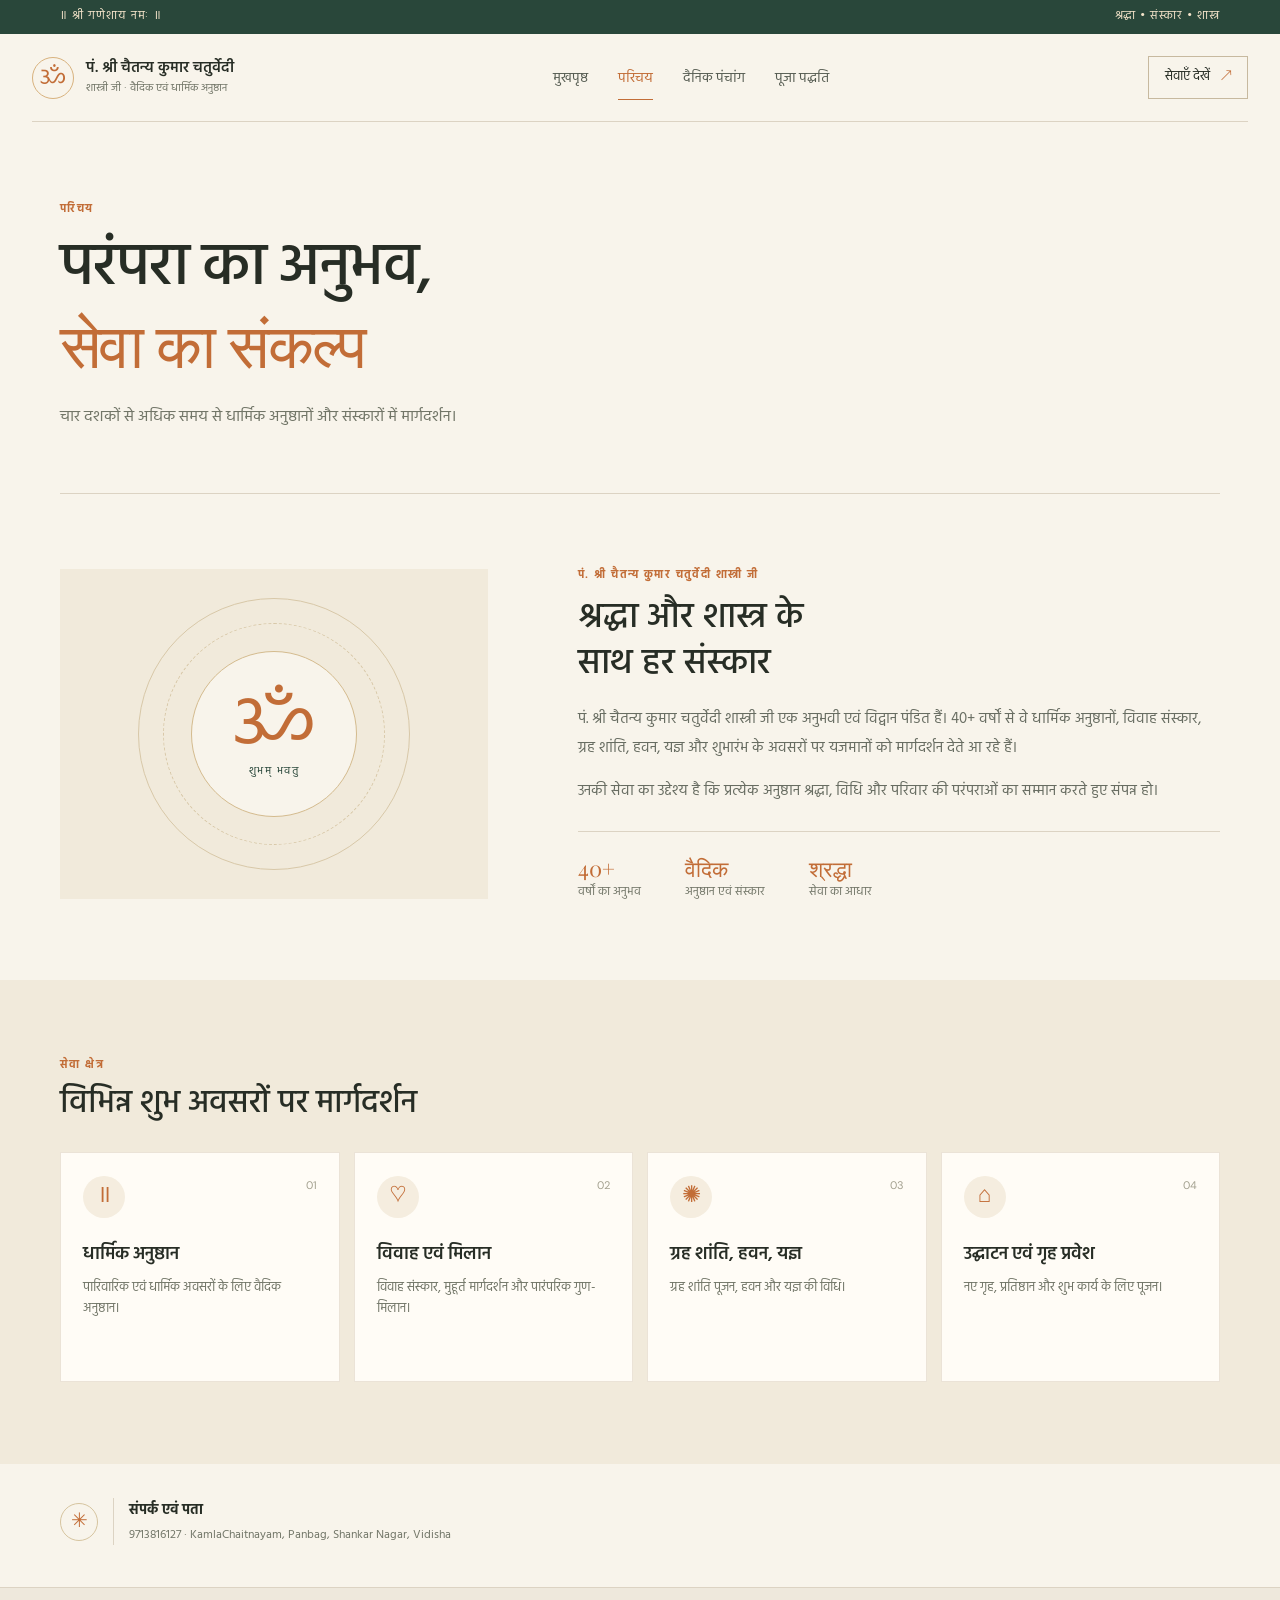
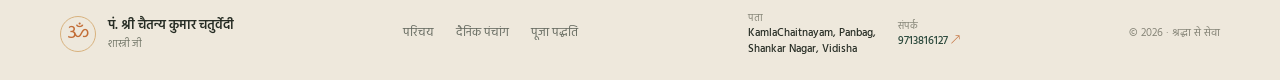
==== about.html @ af360cc0 "Add files via upload" ====
<!doctype html><html lang="hi"><head><meta charset="utf-8"><meta name="viewport" content="width=device-width, initial-scale=1"><meta name="theme-color" content="#f8f4eb"><title>परिचय | पं. श्री चैतन्य कुमार चतुर्वेदी शास्त्री जी</title><link rel="preconnect" href="https://fonts.googleapis.com"><link rel="preconnect" href="https://fonts.gstatic.com" crossorigin><link href="https://fonts.googleapis.com/css2?family=DM+Sans:wght@400;500;600;700&family=Hind:wght@400;500;600;700&family=Playfair+Display:wght@500;600&display=swap" rel="stylesheet"><link rel="stylesheet" href="styles.css"><script src="script.js" defer></script></head><body>
<div class="topline"><span>॥ श्री गणेशाय नमः ॥</span><span>श्रद्धा • संस्कार • शास्त्र</span></div><header class="site-header"><a class="brand" href="index.html"><span class="brand-mark">ॐ</span><span><strong>पं. श्री चैतन्य कुमार चतुर्वेदी</strong><small>शास्त्री जी · वैदिक एवं धार्मिक अनुष्ठान</small></span></a><button class="menu-toggle" aria-label="मेनू खोलें" aria-expanded="false">☰</button><nav class="nav-links" aria-label="मुख्य नेविगेशन"><a href="index.html">मुखपृष्ठ</a><a class="active" href="about.html">परिचय</a><a href="panchang.html">दैनिक पंचांग</a><a href="pooja.html">पूजा पद्धति</a></nav><a class="nav-cta" href="#services">सेवाएँ देखें <span>↗</span></a></header>
<main><section class="page-hero wrap"><div class="eyebrow">परिचय</div><h1>परंपरा का अनुभव,<br><em>सेवा का संकल्प</em></h1><p>चार दशकों से अधिक समय से धार्मिक अनुष्ठानों और संस्कारों में मार्गदर्शन।</p></section><section class="about-main wrap"><div class="about-seal"><div class="seal-ring"><span>ॐ</span><small>शुभम् भवतु</small></div></div><div class="about-copy"><div class="eyebrow">पं. श्री चैतन्य कुमार चतुर्वेदी शास्त्री जी</div><h2>श्रद्धा और शास्त्र के<br>साथ हर संस्कार</h2><p>पं. श्री चैतन्य कुमार चतुर्वेदी शास्त्री जी एक अनुभवी एवं विद्वान पंडित हैं। 40+ वर्षों से वे धार्मिक अनुष्ठानों, विवाह संस्कार, ग्रह शांति, हवन, यज्ञ और शुभारंभ के अवसरों पर यजमानों को मार्गदर्शन देते आ रहे हैं।</p><p>उनकी सेवा का उद्देश्य है कि प्रत्येक अनुष्ठान श्रद्धा, विधि और परिवार की परंपराओं का सम्मान करते हुए संपन्न हो।</p><div class="about-facts"><div><strong>40+</strong><span>वर्षों का अनुभव</span></div><div><strong>वैदिक</strong><span>अनुष्ठान एवं संस्कार</span></div><div><strong>श्रद्धा</strong><span>सेवा का आधार</span></div></div></div></section><section class="service-band" id="services"><div class="wrap"><div class="section-heading"><div><div class="eyebrow">सेवा क्षेत्र</div><h2>विभिन्न शुभ अवसरों पर मार्गदर्शन</h2></div></div><div class="service-grid"><article class="service-card"><span class="service-icon">॥</span><span class="service-number">01</span><h3>धार्मिक अनुष्ठान</h3><p>पारिवारिक एवं धार्मिक अवसरों के लिए वैदिक अनुष्ठान।</p></article><article class="service-card"><span class="service-icon">♡</span><span class="service-number">02</span><h3>विवाह एवं मिलान</h3><p>विवाह संस्कार, मुहूर्त मार्गदर्शन और पारंपरिक गुण-मिलान।</p></article><article class="service-card"><span class="service-icon">✺</span><span class="service-number">03</span><h3>ग्रह शांति, हवन, यज्ञ</h3><p>ग्रह शांति पूजन, हवन और यज्ञ की विधि।</p></article><article class="service-card"><span class="service-icon">⌂</span><span class="service-number">04</span><h3>उद्घाटन एवं गृह प्रवेश</h3><p>नए गृह, प्रतिष्ठान और शुभ कार्य के लिए पूजन।</p></article></div></div></section><section class="contact-note wrap"><span class="note-icon">✳</span><div><strong>संपर्क एवं पता</strong><p><a href="tel:9713816127">9713816127</a> · KamlaChaitnayam, Panbag, Shankar Nagar, Vidisha</p></div></section></main><footer class="footer"><div class="wrap footer-inner"><a class="brand footer-brand" href="index.html"><span class="brand-mark">ॐ</span><span><strong>पं. श्री चैतन्य कुमार चतुर्वेदी</strong><small>शास्त्री जी</small></span></a><div class="footer-links"><a href="about.html">परिचय</a><a href="panchang.html">दैनिक पंचांग</a><a href="pooja.html">पूजा पद्धति</a></div><div class="footer-contact"><span><small>पता</small><strong>KamlaChaitnayam, Panbag,<br>Shankar Nagar, Vidisha</strong></span><span><small>संपर्क</small><a href="tel:9713816127">9713816127 <b>↗</b></a></span></div><small>© <span data-year></span> · श्रद्धा से सेवा</small></div></footer></body></html>
---- styles.css ----
:root{--paper:#f8f4eb;--paper2:#f1eadb;--ink:#272d25;--muted:#727668;--saffron:#c26d37;--saffron2:#e4a35d;--green:#29473a;--green2:#365a48;--line:#dcd3c3;--white:#fffcf6;--serif:'Playfair Display',Georgia,serif;--sans:'Hind','Noto Sans Devanagari',sans-serif;--latin:'DM Sans',sans-serif}*{box-sizing:border-box}html{scroll-behavior:smooth}body{margin:0;background:var(--paper);color:var(--ink);font-family:var(--sans);font-size:16px;line-height:1.6}a{color:inherit;text-decoration:none}.wrap{width:min(1160px,calc(100% - 64px));margin:0 auto}.topline{height:34px;padding:0 max(32px,calc((100% - 1160px)/2));display:flex;align-items:center;justify-content:space-between;background:var(--green);color:#f4e4ca;font-size:12px;letter-spacing:.08em}.site-header{position:relative;z-index:5;width:min(1280px,calc(100% - 64px));height:88px;margin:auto;display:flex;align-items:center;justify-content:space-between;border-bottom:1px solid var(--line)}.brand{display:flex;align-items:center;gap:12px;line-height:1.25}.brand-mark{height:42px;width:42px;border:1px solid #d8b27e;border-radius:50%;display:grid;place-items:center;color:var(--saffron);font-size:24px}.brand strong{font-size:15px;font-weight:600;display:block}.brand small{display:block;margin-top:4px;color:var(--muted);font-size:11px}.nav-links{display:flex;align-items:center;gap:30px;font-size:14px;color:#565c52}.nav-links a{padding:32px 0 28px;position:relative;white-space:nowrap}.nav-links a.active,.nav-links a:hover{color:var(--saffron)}.nav-links a.active:after{content:"";position:absolute;bottom:19px;left:0;width:100%;height:1px;background:var(--saffron)}.nav-cta{border:1px solid #c7b99f;padding:10px 16px;font-size:13px;white-space:nowrap}.nav-cta span,.button span,.text-link span{margin-left:8px;color:var(--saffron)}.menu-toggle{display:none;background:none;border:0;font-size:22px;color:var(--green)}.hero{display:grid;grid-template-columns:1.02fr .98fr;min-height:552px;align-items:center;gap:50px;padding-top:34px;padding-bottom:48px}.hero-copy{padding:20px 0 20px 4px}.eyebrow{display:flex;align-items:center;gap:10px;color:var(--saffron);font-family:var(--latin),var(--sans);font-size:11px;font-weight:700;letter-spacing:.13em;text-transform:uppercase}.eyebrow-line{width:24px;height:1px;background:var(--saffron)}h1,h2,h3,p{margin-top:0}.hero h1,.page-hero h1{font-size:clamp(46px,5vw,68px);line-height:1.19;letter-spacing:-.025em;font-weight:500;margin:24px 0 20px}.hero h1 em,.page-hero h1 em,.guide-inner h2 em{font-style:normal;color:var(--saffron);font-family:var(--serif);font-weight:500}.hero-intro{max-width:490px;color:#686d62;font-size:17px;line-height:1.85;margin-bottom:26px}.hero-actions{display:flex;align-items:center;gap:28px}.button{display:inline-flex;align-items:center;justify-content:center;padding:13px 20px;font-size:14px;transition:transform .2s,background .2s}.button:hover{transform:translateY(-2px)}.button-dark{background:var(--green);color:#fffaf0}.button-dark span{color:#e8b66c}.text-link{font-size:14px;color:var(--green);font-weight:600}.hero-note{display:flex;align-items:center;gap:13px;margin-top:42px}.note-icon{display:grid;place-items:center;width:38px;height:38px;border:1px solid #d6c49f;border-radius:50%;font-size:20px;color:var(--saffron)}.hero-note strong,.hero-note small{display:block}.hero-note strong{font-size:14px}.hero-note small{font-size:11px;color:var(--muted)}.hero-note i{height:32px;width:1px;background:var(--line);margin:0 8px}.hero-art{height:440px;position:relative;overflow:hidden;background:#e9dfcb;display:grid;place-items:center}.hero-art:before,.hero-art:after{content:"";position:absolute;border:1px solid rgba(95,92,62,.22);border-radius:50%;width:420px;height:420px}.hero-art:after{width:300px;height:300px}.art-sun{position:absolute;width:244px;height:244px;background:#d7a65f;border-radius:50%;top:60px;right:58px;opacity:.55}.mandala{position:absolute;border:1px solid rgba(76,80,54,.3);border-radius:50%;width:500px;height:500px;z-index:1}.mandala:before,.mandala:after{content:"";position:absolute;inset:34px;border:1px dashed rgba(76,80,54,.3);border-radius:50%}.mandala:after{inset:75px;border-style:solid}.mandala-two{width:360px;height:360px;transform:rotate(45deg);border-style:dashed}.art-quote{position:relative;z-index:2;margin-top:8px;text-align:center;color:var(--green);background:rgba(248,244,235,.62);border-radius:50%;height:220px;width:220px;display:flex;flex-direction:column;align-items:center;justify-content:center}.quote-mark{font-family:var(--serif);font-size:46px;line-height:.7;color:var(--saffron)}.art-quote p{font-size:32px;line-height:1.15;margin:4px 0 5px;font-weight:600}.art-quote small{font-size:12px;color:#69715a}.art-lotus{position:absolute;z-index:3;font-size:78px;color:#bd6d3d;left:14%;bottom:12%;transform:rotate(12deg);text-shadow:0 2px 18px #d9b273}.art-caption{position:absolute;right:0;bottom:0;background:var(--green);color:#f7ecd8;padding:8px 16px;font-size:11px;z-index:4;letter-spacing:.05em}.service-band{background:var(--paper2);padding:76px 0 82px}.section-heading{display:flex;align-items:end;justify-content:space-between;margin-bottom:28px}.section-heading h2,.wisdom h2,.about-copy h2{font-size:32px;line-height:1.3;font-weight:500;margin:9px 0 0}.section-heading .text-link{margin-bottom:8px}.service-grid{display:grid;grid-template-columns:repeat(4,1fr);gap:14px}.service-card{position:relative;min-height:230px;background:var(--white);padding:23px 22px;border:1px solid #ebe3d7;transition:transform .2s,border .2s}.service-card:hover{transform:translateY(-4px);border-color:#d1b487}.service-icon{display:grid;place-items:center;width:42px;height:42px;background:#f5eddf;color:var(--saffron);font-size:23px;border-radius:50%}.service-number{position:absolute;top:25px;right:22px;font:11px var(--latin);color:#a3a08f}.service-card h3{margin:23px 0 7px;font-size:18px;font-weight:600}.service-card p{color:var(--muted);font-size:13px;line-height:1.65;margin:0;max-width:230px}.card-arrow{position:absolute;right:21px;bottom:17px;color:var(--saffron)}.wisdom{display:flex;align-items:center;gap:24px;padding-top:58px;padding-bottom:58px}.wisdom-symbol{width:66px;height:66px;border:1px solid #d5bc91;border-radius:50%;display:grid;place-items:center;color:var(--saffron);font-size:31px;flex:none}.wisdom h2{font-size:25px}.wisdom p{color:var(--muted);margin:4px 0 0;font-size:14px}.button-outline{margin-left:auto;border:1px solid #b5aa94;color:var(--green)}.guide-preview{background:var(--green);color:#f9f2e8;padding:77px 0}.guide-inner{display:grid;grid-template-columns:.8fr 1.2fr;gap:100px;align-items:center}.guide-inner .eyebrow{color:#e6b96e}.guide-inner h2{font-size:41px;line-height:1.25;font-weight:500;margin:13px 0}.guide-inner h2 em{color:#e8b56c}.guide-inner p{color:#c8d0c3;max-width:390px;font-size:14px;line-height:1.8;margin-bottom:23px}.button-light{background:#f4e6cf;color:var(--green)}.button-light span{color:var(--saffron)}.guide-list{border-top:1px solid rgba(244,230,207,.28)}.guide-list a{display:grid;grid-template-columns:46px 1fr 20px;align-items:center;gap:12px;padding:19px 0;border-bottom:1px solid rgba(244,230,207,.28)}.guide-list a span{font:12px var(--latin);color:#dbb26d}.guide-list a strong{font-size:16px;font-weight:500}.guide-list a b{font-weight:400;color:#e7b86e}.closing{text-align:center;padding:58px 0 66px}.closing-flower{font-size:28px;color:var(--saffron)}.closing p{font-family:var(--serif);font-size:23px;margin:4px 0 8px}.closing>a{font-size:13px;color:var(--muted)}.closing>a span{color:var(--saffron);margin-left:5px}.footer{background:#eee8dc;border-top:1px solid var(--line);padding:22px 0}.footer-inner{display:flex;align-items:center;justify-content:space-between}.footer-brand .brand-mark{width:36px;height:36px;font-size:20px}.footer-brand strong{font-size:13px}.footer-brand small{font-size:10px}.footer-links{display:flex;gap:22px;font-size:12px;color:#64695f}.footer-inner>small{font-size:11px;color:#868578}.page-hero{padding:78px 0 62px;border-bottom:1px solid var(--line)}.page-hero h1{font-size:clamp(44px,5vw,62px);margin:15px 0}.page-hero p{color:var(--muted);font-size:16px;margin:0}.about-main{display:grid;grid-template-columns:.8fr 1.2fr;gap:90px;align-items:center;padding-top:72px;padding-bottom:78px}.about-seal{height:330px;display:grid;place-items:center;background:var(--paper2);position:relative;overflow:hidden}.about-seal:before,.about-seal:after{content:"";position:absolute;width:270px;height:270px;border:1px solid #d8c8a8;border-radius:50%}.about-seal:after{width:220px;height:220px;border-style:dashed}.seal-ring{position:relative;z-index:1;width:166px;height:166px;background:#f8f4eb;border:1px solid #d4bb8e;border-radius:50%;display:flex;flex-direction:column;align-items:center;justify-content:center;color:var(--saffron)}.seal-ring span{font-size:76px;line-height:1}.seal-ring small{font-size:11px;letter-spacing:.13em;color:var(--green)}.about-copy h2{font-size:35px;margin:13px 0 18px}.about-copy>p{font-size:15px;color:#686d62;line-height:1.9;max-width:630px}.about-facts{display:flex;border-top:1px solid var(--line);margin-top:25px;padding-top:21px;gap:44px}.about-facts div{display:flex;flex-direction:column}.about-facts strong{font:22px var(--serif);color:var(--saffron)}.about-facts span{font-size:12px;color:var(--muted)}.contact-note{display:flex;align-items:center;gap:15px;padding-top:34px;padding-bottom:42px}.contact-note>div{border-left:1px solid var(--line);padding-left:15px}.contact-note strong{font-size:14px}.contact-note p{font-size:12px;color:var(--muted);margin:2px 0 0}.panchang-wrap{display:grid;grid-template-columns:1.5fr .65fr;gap:28px;padding-top:54px;padding-bottom:85px}.panchang-card{background:var(--white);border:1px solid #e5dccd;padding:30px 34px}.panchang-top{display:flex;align-items:center;justify-content:space-between;padding-bottom:25px;border-bottom:1px solid var(--line)}.panchang-top h2{font-size:32px;font-weight:500;margin:6px 0}.panchang-top p{margin:0;color:var(--muted);font-size:13px}.sun-icon{height:58px;width:58px;border:1px solid #e3c995;border-radius:50%;display:grid;place-items:center;font-size:34px;color:var(--saffron)}.panchang-grid{display:grid;grid-template-columns:1fr 1fr}.panchang-item{padding:21px 18px;border-bottom:1px solid #eee7db}.panchang-item:nth-child(odd){border-right:1px solid #eee7db;padding-left:0}.panchang-item span,.panchang-item strong,.panchang-item small{display:block}.panchang-item span{font-size:12px;color:var(--muted)}.panchang-item strong{font-size:17px;font-weight:500;margin:3px 0}.panchang-item small{font-size:11px;color:#969384}.panchang-disclaimer{display:flex;gap:12px;padding:18px 15px;margin-top:20px;background:#f7f1e5;color:var(--saffron)}.panchang-disclaimer p{margin:0;font-size:12px;color:#686d62;line-height:1.7}.panchang-disclaimer strong{color:var(--ink)}.panchang-aside{padding:30px;background:var(--green);color:#f8f2e8;align-self:start}.aside-om{font-size:33px;color:#e4b86b}.panchang-aside h3{font-size:20px;font-weight:500;margin:7px 0}.panchang-aside p{font-size:13px;line-height:1.8;color:#d2d9ce}.panchang-aside .muted{color:#adbbae;font-size:11px}.aside-rule{height:1px;background:#ffffff32;margin:20px 0}.pooja-intro{display:flex;align-items:center;gap:18px;background:var(--paper2);padding:20px 26px;margin-top:36px}.intro-symbol{font-size:27px;color:var(--saffron)}.pooja-intro p{font-size:13px;color:#666c60;margin:0;line-height:1.8}.pooja-list{display:grid;grid-template-columns:1fr;gap:18px;padding-top:24px;padding-bottom:65px}.pooja-card{background:var(--white);border:1px solid #e5dccd;padding:29px 34px}.pooja-card-head{display:flex;align-items:center;gap:17px;padding-bottom:16px;border-bottom:1px solid #ece4d8}.pooja-no{font:13px var(--latin);color:var(--saffron);width:38px;height:38px;border:1px solid #decaa5;border-radius:50%;display:grid;place-items:center}.pooja-card-head h2{font-size:23px;font-weight:500;margin:2px 0 0}.pooja-flower{margin-left:auto;font-size:30px;color:#d09154}.pooja-card>p{font-size:14px;color:#686d62;line-height:1.8;margin:16px 0 12px}.steps{display:grid;grid-template-columns:1fr 1fr;column-gap:35px}.steps>div{display:flex;gap:12px;padding:12px 0;border-bottom:1px solid #f0eadf}.steps>div>span{display:grid;place-items:center;color:var(--saffron);background:#f8f1e5;width:27px;height:27px;flex:none;border-radius:50%;font-size:12px}.steps p{margin:1px 0 0;color:#63695e;font-size:13px;line-height:1.65}.safety-note{margin-top:13px;padding:10px 13px;background:#f7f1e5;color:#745c43;font-size:12px}
@media(max-width:1000px){.site-header{width:calc(100% - 40px)}.brand strong{font-size:13px}.nav-links{gap:17px}.nav-cta{padding:9px 11px}.hero{gap:30px}.service-grid{grid-template-columns:repeat(2,1fr)}.guide-inner{gap:55px}.about-main{gap:45px}.panchang-wrap{grid-template-columns:1.35fr .75fr}}
@media(max-width:760px){.wrap{width:calc(100% - 40px)}.topline{padding:0 20px;font-size:10px}.site-header{height:72px;width:calc(100% - 40px)}.brand-mark{width:38px;height:38px}.brand strong{font-size:12px}.brand small{font-size:9px}.menu-toggle{display:block;margin-left:auto;padding:8px}.nav-cta{display:none}.nav-links{display:none;position:absolute;left:-20px;right:-20px;top:72px;padding:10px 20px 17px;background:var(--paper);border-bottom:1px solid var(--line);flex-direction:column;align-items:stretch;gap:0;box-shadow:0 12px 22px #25281b12}.nav-links.open{display:flex}.nav-links a{padding:11px 0;border-bottom:1px solid #e9e1d5}.nav-links a:last-child{border:0}.nav-links a.active:after{display:none}.hero{grid-template-columns:1fr;gap:24px;padding-top:45px;padding-bottom:35px}.hero h1{font-size:49px}.hero-intro{font-size:15px}.hero-note{margin-top:28px}.hero-art{height:340px}.art-sun{width:200px;height:200px;right:10px;top:46px}.mandala{width:390px;height:390px}.mandala-two{width:300px;height:300px}.art-quote{height:184px;width:184px}.art-quote p{font-size:27px}.art-lotus{font-size:60px;left:8%;bottom:10%}.section-heading{align-items:start;gap:12px}.section-heading h2{font-size:25px}.section-heading>.text-link{white-space:nowrap;font-size:12px}.service-band{padding:54px 0}.service-grid{gap:10px}.service-card{min-height:215px;padding:18px 15px}.service-card h3{font-size:16px;margin-top:18px}.service-card p{font-size:12px}.wisdom{gap:14px;flex-wrap:wrap;padding-top:38px;padding-bottom:40px}.wisdom-symbol{width:52px;height:52px;font-size:24px}.wisdom h2{font-size:21px}.wisdom p{font-size:12px}.button-outline{margin-left:66px;padding:10px 14px}.guide-preview{padding:55px 0}.guide-inner{grid-template-columns:1fr;gap:30px}.guide-inner h2{font-size:36px}.guide-list a strong{font-size:14px}.closing{padding:43px 0 49px}.closing p{font-size:20px}.footer-inner{flex-wrap:wrap;gap:18px}.footer-links{order:3;width:100%;justify-content:center;padding-top:14px;border-top:1px solid var(--line)}.footer-inner>small{font-size:9px}.page-hero{padding:53px 0 42px}.page-hero h1{font-size:46px}.page-hero p{font-size:14px}.about-main{grid-template-columns:1fr;gap:30px;padding-top:36px;padding-bottom:50px}.about-seal{height:255px}.about-seal:before{width:220px;height:220px}.about-seal:after{width:180px;height:180px}.seal-ring{width:140px;height:140px}.seal-ring span{font-size:60px}.about-copy h2{font-size:30px}.about-copy>p{font-size:14px}.about-facts{gap:20px;justify-content:space-between}.about-facts strong{font-size:19px}.about-facts span{font-size:10px}.contact-note{align-items:flex-start}.contact-note p{line-height:1.7}.panchang-wrap{grid-template-columns:1fr;padding-top:27px;padding-bottom:55px;gap:17px}.panchang-card{padding:23px 19px}.panchang-top h2{font-size:26px}.panchang-item{padding:17px 11px}.panchang-item strong{font-size:15px}.panchang-item small{font-size:9px}.panchang-aside{padding:24px}.pooja-intro{align-items:flex-start;padding:16px 17px;margin-top:25px;gap:12px}.pooja-intro p{font-size:12px}.pooja-list{padding-top:17px;padding-bottom:45px;gap:13px}.pooja-card{padding:21px 17px}.pooja-card-head h2{font-size:20px}.pooja-card>p{font-size:13px}.steps{grid-template-columns:1fr;column-gap:0}.steps>div{padding:10px 0}.steps p{font-size:12px}}
@media(max-width:390px){.brand{gap:8px}.brand-mark{width:34px;height:34px}.brand strong{font-size:10px}.brand small{font-size:8px}.hero h1{font-size:43px}.service-card{min-height:230px}.section-heading{display:block}.section-heading>.text-link{display:inline-block;margin-top:12px}.panchang-disclaimer{padding:14px 10px}}
.footer-contact{display:flex;align-items:center;gap:22px}.footer-contact span{display:block}.footer-contact small{display:block;color:#868578;font-size:10px}.footer-contact strong,.footer-contact a{display:block;font-size:11px;font-weight:500;line-height:1.45}.footer-contact a{color:var(--green)}.footer-contact b{color:var(--saffron);font-weight:400}@media(max-width:760px){.footer-inner{align-items:flex-start}.footer-contact{gap:13px;order:2;margin-left:auto}.footer-contact strong,.footer-contact a{font-size:10px}.footer-links{order:4}}
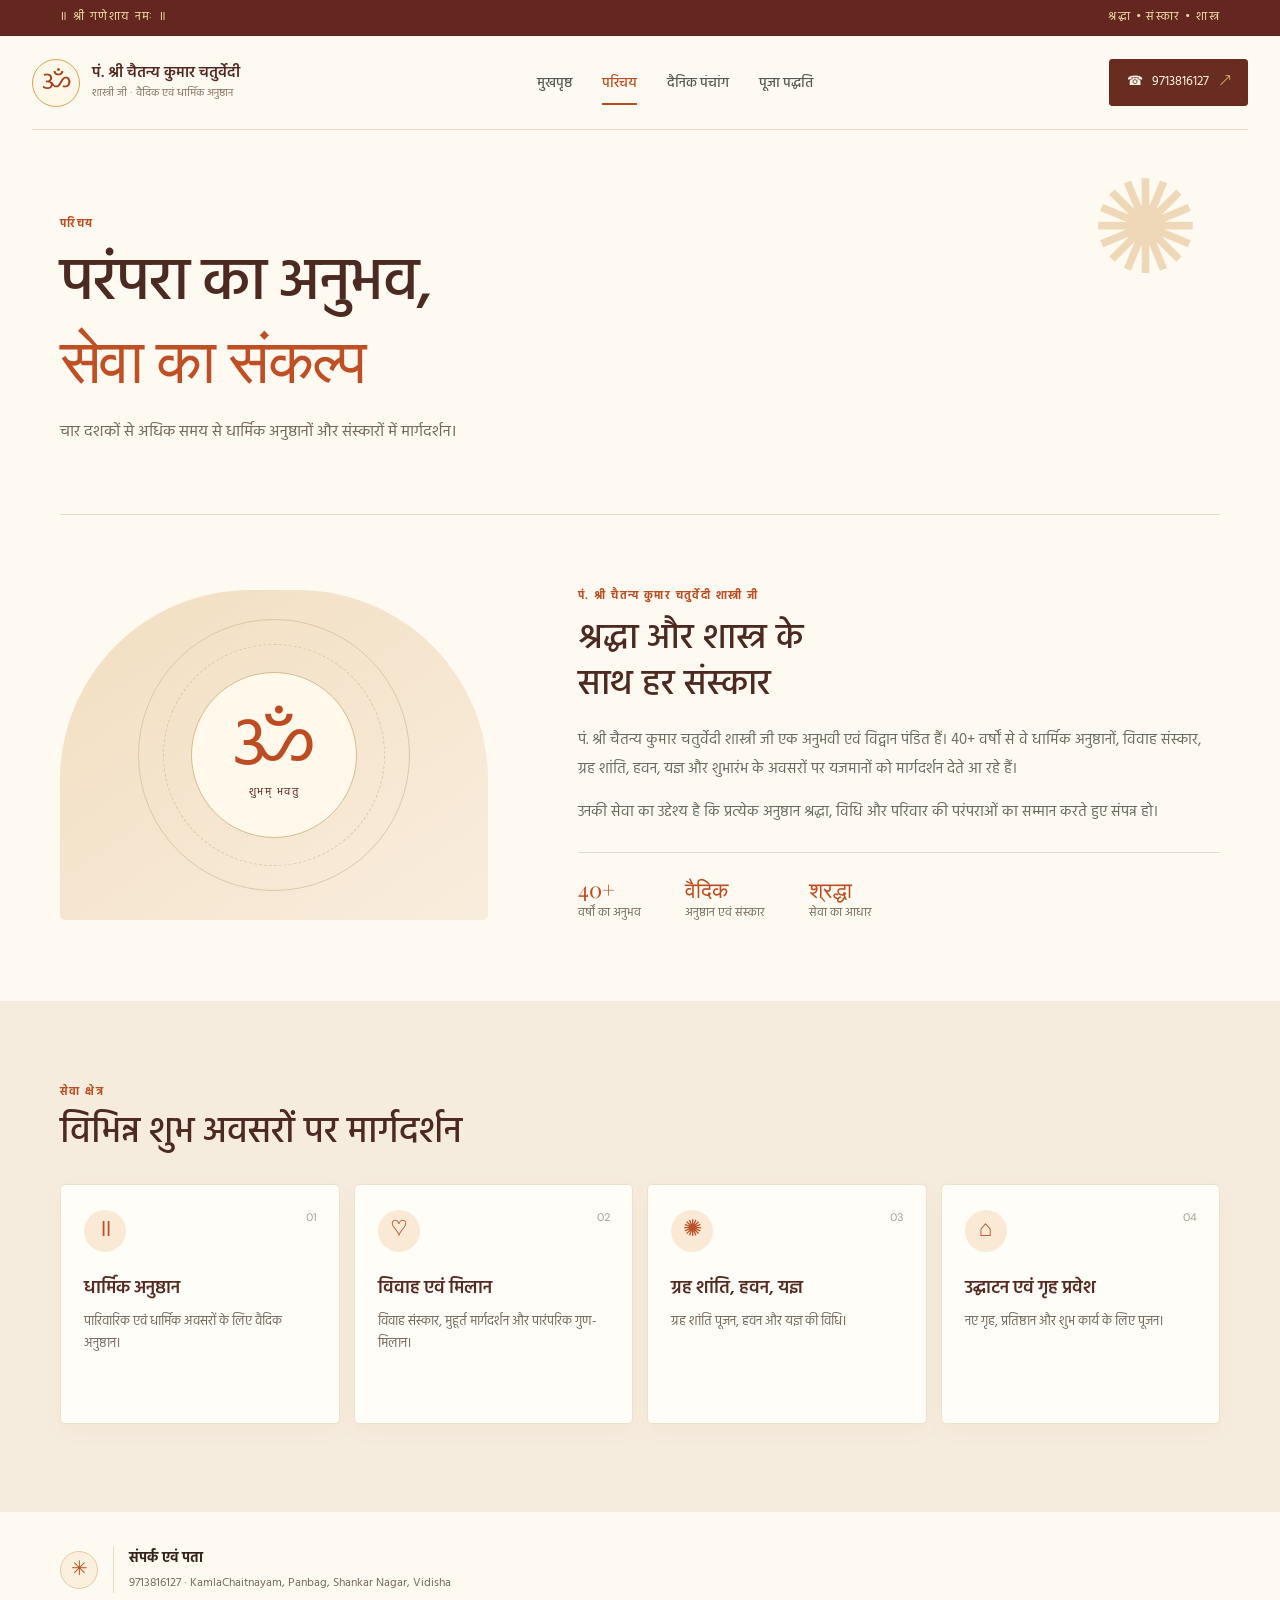
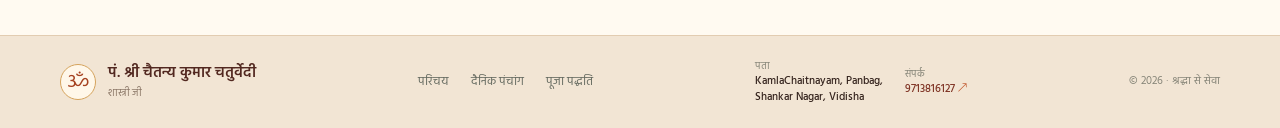
==== commit 2bd80ab0: "Add files via upload" ====
--- a/about.html
+++ b/about.html
@@ -1,3 +1,3 @@
 <!doctype html><html lang="hi"><head><meta charset="utf-8"><meta name="viewport" content="width=device-width, initial-scale=1"><meta name="theme-color" content="#f8f4eb"><title>परिचय | पं. श्री चैतन्य कुमार चतुर्वेदी शास्त्री जी</title><link rel="preconnect" href="https://fonts.googleapis.com"><link rel="preconnect" href="https://fonts.gstatic.com" crossorigin><link href="https://fonts.googleapis.com/css2?family=DM+Sans:wght@400;500;600;700&family=Hind:wght@400;500;600;700&family=Playfair+Display:wght@500;600&display=swap" rel="stylesheet"><link rel="stylesheet" href="styles.css"><script src="script.js" defer></script></head><body>
-<div class="topline"><span>॥ श्री गणेशाय नमः ॥</span><span>श्रद्धा • संस्कार • शास्त्र</span></div><header class="site-header"><a class="brand" href="index.html"><span class="brand-mark">ॐ</span><span><strong>पं. श्री चैतन्य कुमार चतुर्वेदी</strong><small>शास्त्री जी · वैदिक एवं धार्मिक अनुष्ठान</small></span></a><button class="menu-toggle" aria-label="मेनू खोलें" aria-expanded="false">☰</button><nav class="nav-links" aria-label="मुख्य नेविगेशन"><a href="index.html">मुखपृष्ठ</a><a class="active" href="about.html">परिचय</a><a href="panchang.html">दैनिक पंचांग</a><a href="pooja.html">पूजा पद्धति</a></nav><a class="nav-cta" href="#services">सेवाएँ देखें <span>↗</span></a></header>
+<div class="topline"><span>॥ श्री गणेशाय नमः ॥</span><span>श्रद्धा • संस्कार • शास्त्र</span></div><header class="site-header"><a class="brand" href="index.html"><span class="brand-mark">ॐ</span><span><strong>पं. श्री चैतन्य कुमार चतुर्वेदी</strong><small>शास्त्री जी · वैदिक एवं धार्मिक अनुष्ठान</small></span></a><button class="menu-toggle" aria-label="मेनू खोलें" aria-expanded="false">☰</button><nav class="nav-links" aria-label="मुख्य नेविगेशन"><a href="index.html">मुखपृष्ठ</a><a class="active" href="about.html">परिचय</a><a href="panchang.html">दैनिक पंचांग</a><a href="pooja.html">पूजा पद्धति</a></nav><a class="nav-cta" href="tel:9713816127">☎ &nbsp; 9713816127 <span>↗</span></a></header>
 <main><section class="page-hero wrap"><div class="eyebrow">परिचय</div><h1>परंपरा का अनुभव,<br><em>सेवा का संकल्प</em></h1><p>चार दशकों से अधिक समय से धार्मिक अनुष्ठानों और संस्कारों में मार्गदर्शन।</p></section><section class="about-main wrap"><div class="about-seal"><div class="seal-ring"><span>ॐ</span><small>शुभम् भवतु</small></div></div><div class="about-copy"><div class="eyebrow">पं. श्री चैतन्य कुमार चतुर्वेदी शास्त्री जी</div><h2>श्रद्धा और शास्त्र के<br>साथ हर संस्कार</h2><p>पं. श्री चैतन्य कुमार चतुर्वेदी शास्त्री जी एक अनुभवी एवं विद्वान पंडित हैं। 40+ वर्षों से वे धार्मिक अनुष्ठानों, विवाह संस्कार, ग्रह शांति, हवन, यज्ञ और शुभारंभ के अवसरों पर यजमानों को मार्गदर्शन देते आ रहे हैं।</p><p>उनकी सेवा का उद्देश्य है कि प्रत्येक अनुष्ठान श्रद्धा, विधि और परिवार की परंपराओं का सम्मान करते हुए संपन्न हो।</p><div class="about-facts"><div><strong>40+</strong><span>वर्षों का अनुभव</span></div><div><strong>वैदिक</strong><span>अनुष्ठान एवं संस्कार</span></div><div><strong>श्रद्धा</strong><span>सेवा का आधार</span></div></div></div></section><section class="service-band" id="services"><div class="wrap"><div class="section-heading"><div><div class="eyebrow">सेवा क्षेत्र</div><h2>विभिन्न शुभ अवसरों पर मार्गदर्शन</h2></div></div><div class="service-grid"><article class="service-card"><span class="service-icon">॥</span><span class="service-number">01</span><h3>धार्मिक अनुष्ठान</h3><p>पारिवारिक एवं धार्मिक अवसरों के लिए वैदिक अनुष्ठान।</p></article><article class="service-card"><span class="service-icon">♡</span><span class="service-number">02</span><h3>विवाह एवं मिलान</h3><p>विवाह संस्कार, मुहूर्त मार्गदर्शन और पारंपरिक गुण-मिलान।</p></article><article class="service-card"><span class="service-icon">✺</span><span class="service-number">03</span><h3>ग्रह शांति, हवन, यज्ञ</h3><p>ग्रह शांति पूजन, हवन और यज्ञ की विधि।</p></article><article class="service-card"><span class="service-icon">⌂</span><span class="service-number">04</span><h3>उद्घाटन एवं गृह प्रवेश</h3><p>नए गृह, प्रतिष्ठान और शुभ कार्य के लिए पूजन।</p></article></div></div></section><section class="contact-note wrap"><span class="note-icon">✳</span><div><strong>संपर्क एवं पता</strong><p><a href="tel:9713816127">9713816127</a> · KamlaChaitnayam, Panbag, Shankar Nagar, Vidisha</p></div></section></main><footer class="footer"><div class="wrap footer-inner"><a class="brand footer-brand" href="index.html"><span class="brand-mark">ॐ</span><span><strong>पं. श्री चैतन्य कुमार चतुर्वेदी</strong><small>शास्त्री जी</small></span></a><div class="footer-links"><a href="about.html">परिचय</a><a href="panchang.html">दैनिक पंचांग</a><a href="pooja.html">पूजा पद्धति</a></div><div class="footer-contact"><span><small>पता</small><strong>KamlaChaitnayam, Panbag,<br>Shankar Nagar, Vidisha</strong></span><span><small>संपर्क</small><a href="tel:9713816127">9713816127 <b>↗</b></a></span></div><small>© <span data-year></span> · श्रद्धा से सेवा</small></div></footer></body></html>
--- a/styles.css
+++ b/styles.css
@@ -3,3 +3,21 @@
 @media(max-width:760px){.wrap{width:calc(100% - 40px)}.topline{padding:0 20px;font-size:10px}.site-header{height:72px;width:calc(100% - 40px)}.brand-mark{width:38px;height:38px}.brand strong{font-size:12px}.brand small{font-size:9px}.menu-toggle{display:block;margin-left:auto;padding:8px}.nav-cta{display:none}.nav-links{display:none;position:absolute;left:-20px;right:-20px;top:72px;padding:10px 20px 17px;background:var(--paper);border-bottom:1px solid var(--line);flex-direction:column;align-items:stretch;gap:0;box-shadow:0 12px 22px #25281b12}.nav-links.open{display:flex}.nav-links a{padding:11px 0;border-bottom:1px solid #e9e1d5}.nav-links a:last-child{border:0}.nav-links a.active:after{display:none}.hero{grid-template-columns:1fr;gap:24px;padding-top:45px;padding-bottom:35px}.hero h1{font-size:49px}.hero-intro{font-size:15px}.hero-note{margin-top:28px}.hero-art{height:340px}.art-sun{width:200px;height:200px;right:10px;top:46px}.mandala{width:390px;height:390px}.mandala-two{width:300px;height:300px}.art-quote{height:184px;width:184px}.art-quote p{font-size:27px}.art-lotus{font-size:60px;left:8%;bottom:10%}.section-heading{align-items:start;gap:12px}.section-heading h2{font-size:25px}.section-heading>.text-link{white-space:nowrap;font-size:12px}.service-band{padding:54px 0}.service-grid{gap:10px}.service-card{min-height:215px;padding:18px 15px}.service-card h3{font-size:16px;margin-top:18px}.service-card p{font-size:12px}.wisdom{gap:14px;flex-wrap:wrap;padding-top:38px;padding-bottom:40px}.wisdom-symbol{width:52px;height:52px;font-size:24px}.wisdom h2{font-size:21px}.wisdom p{font-size:12px}.button-outline{margin-left:66px;padding:10px 14px}.guide-preview{padding:55px 0}.guide-inner{grid-template-columns:1fr;gap:30px}.guide-inner h2{font-size:36px}.guide-list a strong{font-size:14px}.closing{padding:43px 0 49px}.closing p{font-size:20px}.footer-inner{flex-wrap:wrap;gap:18px}.footer-links{order:3;width:100%;justify-content:center;padding-top:14px;border-top:1px solid var(--line)}.footer-inner>small{font-size:9px}.page-hero{padding:53px 0 42px}.page-hero h1{font-size:46px}.page-hero p{font-size:14px}.about-main{grid-template-columns:1fr;gap:30px;padding-top:36px;padding-bottom:50px}.about-seal{height:255px}.about-seal:before{width:220px;height:220px}.about-seal:after{width:180px;height:180px}.seal-ring{width:140px;height:140px}.seal-ring span{font-size:60px}.about-copy h2{font-size:30px}.about-copy>p{font-size:14px}.about-facts{gap:20px;justify-content:space-between}.about-facts strong{font-size:19px}.about-facts span{font-size:10px}.contact-note{align-items:flex-start}.contact-note p{line-height:1.7}.panchang-wrap{grid-template-columns:1fr;padding-top:27px;padding-bottom:55px;gap:17px}.panchang-card{padding:23px 19px}.panchang-top h2{font-size:26px}.panchang-item{padding:17px 11px}.panchang-item strong{font-size:15px}.panchang-item small{font-size:9px}.panchang-aside{padding:24px}.pooja-intro{align-items:flex-start;padding:16px 17px;margin-top:25px;gap:12px}.pooja-intro p{font-size:12px}.pooja-list{padding-top:17px;padding-bottom:45px;gap:13px}.pooja-card{padding:21px 17px}.pooja-card-head h2{font-size:20px}.pooja-card>p{font-size:13px}.steps{grid-template-columns:1fr;column-gap:0}.steps>div{padding:10px 0}.steps p{font-size:12px}}
 @media(max-width:390px){.brand{gap:8px}.brand-mark{width:34px;height:34px}.brand strong{font-size:10px}.brand small{font-size:8px}.hero h1{font-size:43px}.service-card{min-height:230px}.section-heading{display:block}.section-heading>.text-link{display:inline-block;margin-top:12px}.panchang-disclaimer{padding:14px 10px}}
 .footer-contact{display:flex;align-items:center;gap:22px}.footer-contact span{display:block}.footer-contact small{display:block;color:#868578;font-size:10px}.footer-contact strong,.footer-contact a{display:block;font-size:11px;font-weight:500;line-height:1.45}.footer-contact a{color:var(--green)}.footer-contact b{color:var(--saffron);font-weight:400}@media(max-width:760px){.footer-inner{align-items:flex-start}.footer-contact{gap:13px;order:2;margin-left:auto}.footer-contact strong,.footer-contact a{font-size:10px}.footer-links{order:4}}
+/* A warm, ceremonial visual identity */
+:root{--paper:#fffaf1;--paper2:#f6ecdd;--ink:#34231d;--muted:#76695d;--saffron:#bd4d21;--saffron2:#e8a43f;--green:#5d2520;--green2:#783323;--line:#ead9c5;--white:#fffdf8}
+body{background:var(--paper)}
+.topline{height:36px;background:#64271f;color:#f5dcae;letter-spacing:.12em}
+.site-header{height:94px;border-color:#eadac8}
+.brand-mark{width:48px;height:48px;border:1px solid #d5a35c;color:#a54220;background:#fff7e8;font-size:27px}
+.brand strong{font-size:15px;color:#522820}.brand small{color:#8a7666}
+.nav-links a{font-weight:500}.nav-links a.active:after{height:2px}.nav-cta{background:#692c21;color:#fff5e4;border:1px solid #692c21;padding:12px 17px;border-radius:3px}.nav-cta span{color:#f2c879}
+.hero{min-height:610px;gap:55px;padding-top:48px;padding-bottom:64px}.hero-copy{position:relative}.hero-copy:before{content:'✣';position:absolute;color:#e9c89b;font-size:35px;top:-26px;right:25px}
+.hero h1{font-size:clamp(52px,5.2vw,72px);line-height:1.22;color:#48251e;margin-top:24px}.hero h1 em,.page-hero h1 em{color:#bf5025}.hero-intro{color:#78695f;max-width:485px}.hero-actions{gap:24px}.button{border-radius:3px;font-weight:600;padding:14px 21px}.button-dark{background:#742d20;box-shadow:0 7px 18px #742d2022}.button-dark span{color:#f4c475}.text-link{color:#682d22}.hero-note{border-top:1px solid #ead9c5;padding-top:22px;margin-top:34px}.note-icon{background:#fbefdd;color:#b95729;border-color:#e4cba6}
+.hero-art{height:470px;background:#8b3525;overflow:visible;border-radius:245px 245px 8px 8px;box-shadow:0 18px 40px #7a3c231c;padding:16px;position:relative}.hero-art:before{width:auto;height:auto;border:1px solid #e2a95c;inset:14px;border-radius:230px 230px 3px 3px;z-index:2;pointer-events:none}.hero-art:after{content:'';width:110px;height:110px;border-radius:50%;border:1px solid #e5b66c55;top:72px;left:calc(50% - 55px);z-index:0}.art-frame{position:absolute;inset:0;border-radius:245px 245px 8px 8px;overflow:hidden;background:radial-gradient(ellipse at 50% 60%,#bd6133 0,#943d29 37%,#722b22 100%)}.art-frame:before,.art-frame:after{content:'';position:absolute;width:280px;height:280px;border:1px solid #efb86b44;border-radius:50%;left:50%;top:40px;transform:translateX(-50%)}.art-frame:after{width:340px;height:340px;top:12px;border-style:dashed}.arch-lines{position:absolute;inset:28px 28px 0;border:1px solid #e8b46b55;border-bottom:0;border-radius:230px 230px 0 0}.art-top{position:absolute;top:104px;width:100%;text-align:center;color:#f3c680;font-size:13px;letter-spacing:.12em}.art-star{position:absolute;color:#efbe76}.star-one{top:172px;left:20%;font-size:21px}.star-two{top:205px;right:20%;font-size:29px}.star-three{top:285px;left:26%;font-size:11px}.flame-glow{position:absolute;left:50%;top:178px;width:140px;height:140px;transform:translateX(-50%);border-radius:50%;background:radial-gradient(circle,#ffc76499,transparent 70%)}.diya-flame{position:absolute;left:calc(50% - 16px);top:196px;width:32px;height:59px;background:linear-gradient(#fff2bc 8%,#ffc65a 58%,#f07e26);border-radius:80% 5% 75% 50%;transform:rotate(45deg);box-shadow:0 0 25px #ffc866}.diya-wick{position:absolute;left:calc(50% - 2px);top:252px;width:4px;height:17px;background:#632f22}.diya-bowl{position:absolute;top:265px;left:50%;transform:translateX(-50%);width:210px;height:81px;border-radius:0 0 115px 115px;background:linear-gradient(#f5bf64 0 13%,#d88736 14%,#b75a29 85%);border:2px solid #edb45d;text-align:center;box-shadow:0 12px 22px #57241955}.diya-bowl:before{content:'';position:absolute;left:-8px;right:-8px;top:-8px;height:16px;border-radius:50%;background:#f4c36d;border:2px solid #f9d891}.diya-bowl span{display:block;padding-top:24px;color:#f8d69d;font-size:14px}.diya-base{position:absolute;top:350px;left:50%;transform:translateX(-50%);width:130px;height:8px;border-radius:50%;background:#d8964b}.art-bottom{position:absolute;bottom:47px;width:100%;text-align:center;color:#f4d3a4;font-size:14px;letter-spacing:.06em}.art-caption{display:flex;align-items:center;gap:9px;right:-18px;bottom:23px;background:#fff7e9;color:#6b3021;padding:12px 18px;box-shadow:0 8px 25px #4a1e1e27;border-left:3px solid #d99940}.art-caption span{font-size:28px;line-height:1;color:#bd5022}.art-caption small{font-size:10px;line-height:1.5}
+.service-band{background:#f6ecdd;padding:82px 0 88px}.section-heading h2,.wisdom h2,.about-copy h2{color:#4c2921}.section-heading h2{font-size:36px}.service-card{border:1px solid #f0dfc9;border-radius:5px;padding:25px 23px;min-height:240px;box-shadow:0 7px 22px #80522209}.service-card:hover{box-shadow:0 14px 30px #80522217;border-color:#d9a466}.service-icon{background:#faead5;color:#bb5229}.service-card h3{color:#562b21}.card-arrow{width:26px;height:26px;display:grid;place-items:center;border:1px solid #ead7bd;border-radius:50%}
+.wisdom{margin-top:38px;margin-bottom:38px;padding:28px 32px;background:#fff2de;border:1px solid #efd9b7;border-radius:5px}.wisdom-symbol{background:#fffaf1}.button-outline{border-color:#b5724d;color:#732e20}.guide-preview{background:#632a21;position:relative;overflow:hidden}.guide-preview:after{content:'❋';position:absolute;color:#ffffff0b;font-size:400px;right:-40px;bottom:-180px;line-height:1;pointer-events:none}.guide-inner{position:relative;z-index:1}.guide-inner p{color:#ead4c3}.guide-inner h2 em{color:#edb85e}.guide-list a{border-color:#e7c9a554}.guide-list a:hover strong{color:#f4be6b}.closing-flower{color:#c26132}.footer{background:#f2e5d4;border-color:#e2ccb1}.footer-brand .brand-mark{background:#fff7e9}.footer-contact a{color:#7e3223}
+.page-hero{position:relative;padding-top:85px;padding-bottom:68px}.page-hero:after{content:'✺';position:absolute;right:20px;top:45px;font-size:130px;line-height:1;color:#efd8b8}.page-hero h1{position:relative;z-index:1;color:#4c2921}.about-seal{background:linear-gradient(145deg,#f2dec1,#f9eddd);border-radius:190px 190px 5px 5px}.seal-ring{background:#fff8eb}.panchang-card,.pooja-card{border-radius:5px;box-shadow:0 8px 30px #8052220b}.panchang-aside{background:#6a2c22;border-radius:4px}.pooja-card-head h2,.panchang-top h2{color:#582b21}.pooja-intro{border-left:3px solid #c76a35}.pooja-no{background:#fff4e4}
+a:focus-visible,button:focus-visible{outline:3px solid #d58836;outline-offset:4px}
+@media(max-width:1000px){.site-header{height:84px}.brand strong{font-size:13px}.nav-links{gap:15px}.nav-cta{padding:10px}.hero{gap:30px}.hero-art{height:440px}}
+@media(max-width:760px){.site-header{height:72px}.brand-mark{width:38px;height:38px;font-size:22px}.brand strong{font-size:12px}.nav-links{top:72px}.hero{padding-top:48px;padding-bottom:42px;gap:36px}.hero h1{font-size:clamp(43px,10vw,54px)}.hero-copy:before{right:5px}.hero-art{height:390px;width:calc(100% - 16px);margin:auto}.hero-art:before{inset:12px}.art-top{top:83px}.art-frame:before{top:18px}.art-frame:after{top:-10px}.flame-glow{top:150px}.diya-flame{top:165px}.diya-wick{top:221px}.diya-bowl{top:234px}.diya-base{top:319px}.art-bottom{bottom:30px}.art-caption{right:-12px;bottom:18px}.service-band{padding:57px 0}.section-heading h2{font-size:26px}.service-card{min-height:220px;padding:18px 15px}.wisdom{width:calc(100% - 40px);margin-top:28px;margin-bottom:28px;padding:22px 18px}.wisdom .button-outline{margin-left:66px}.guide-preview{padding:58px 0}.page-hero{padding:57px 0 44px}.page-hero:after{font-size:78px;right:5px;top:35px}.page-hero h1{font-size:clamp(39px,9vw,46px)}.footer-contact{margin-left:0}}
+@media(max-width:390px){.brand strong{font-size:10px}.hero h1{font-size:42px}.hero-actions{gap:14px;flex-wrap:wrap}.art-caption{padding:9px 12px}.service-card{min-height:235px}}
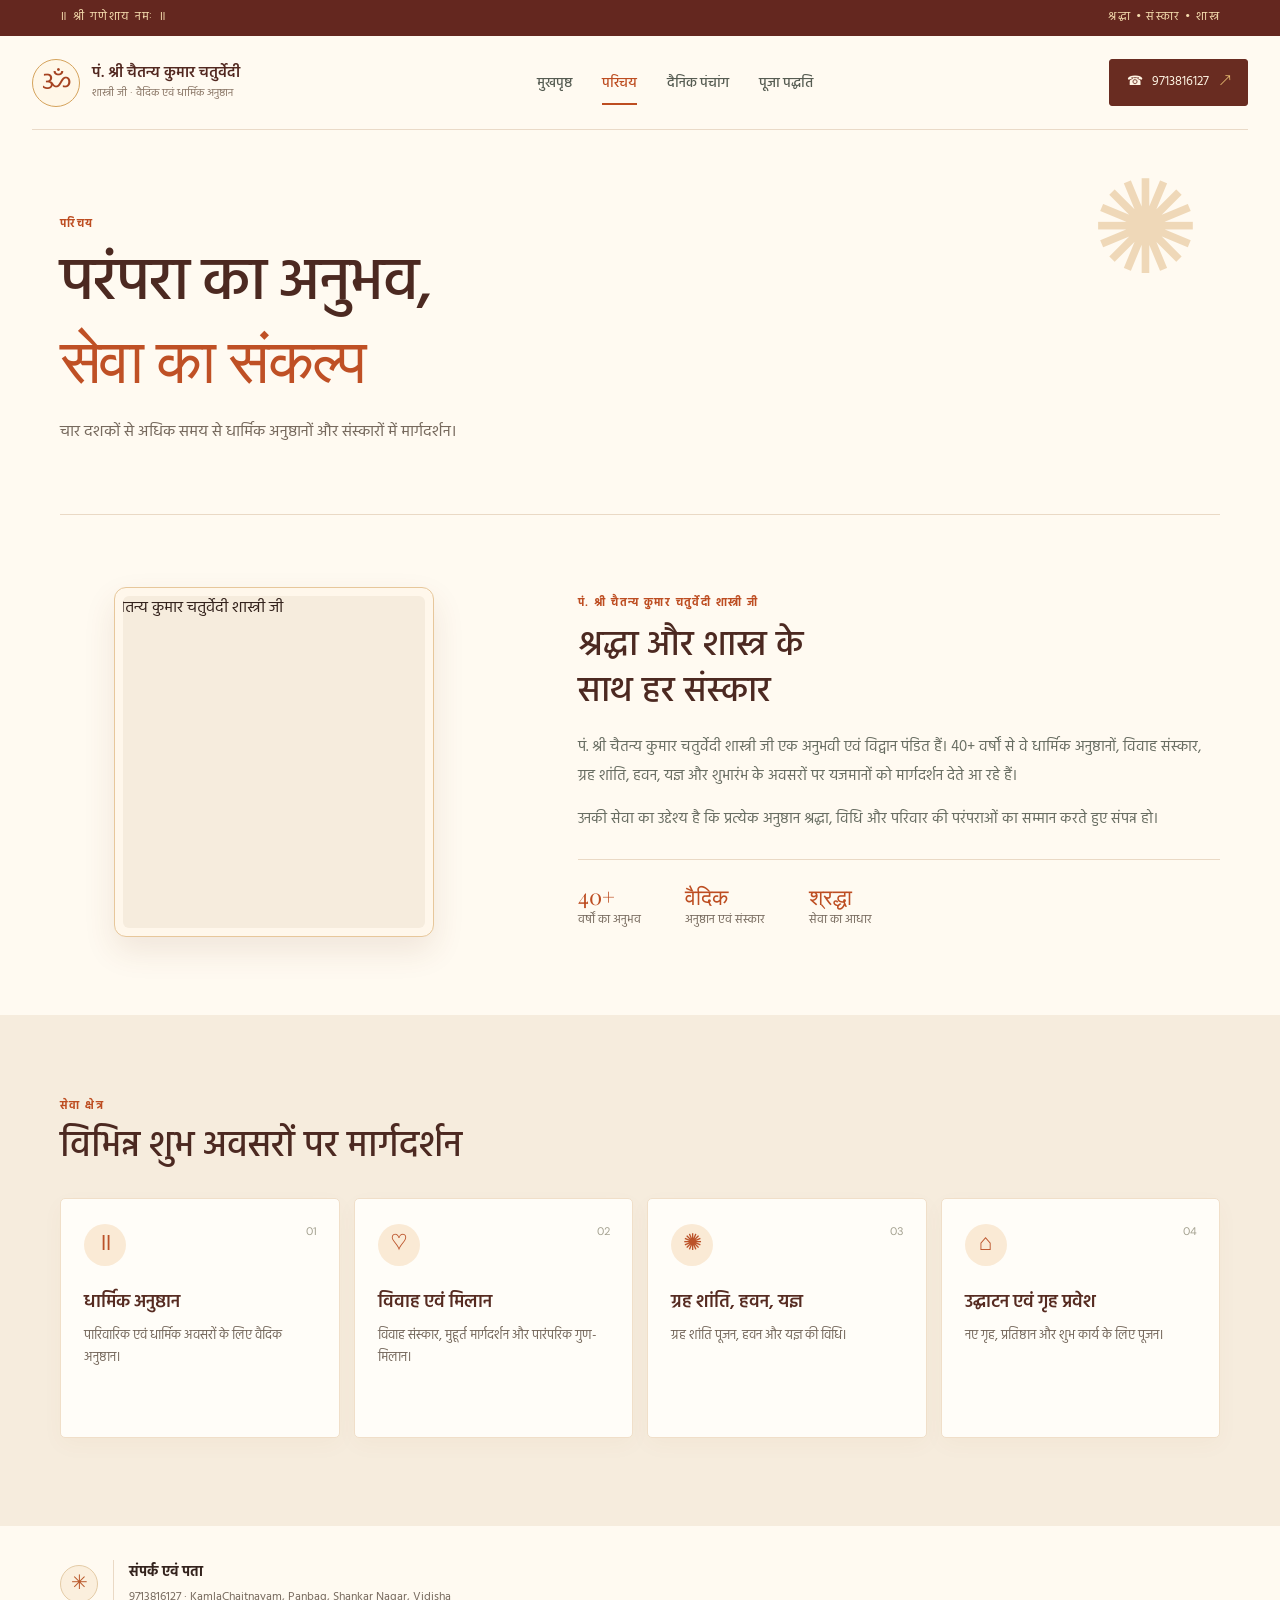
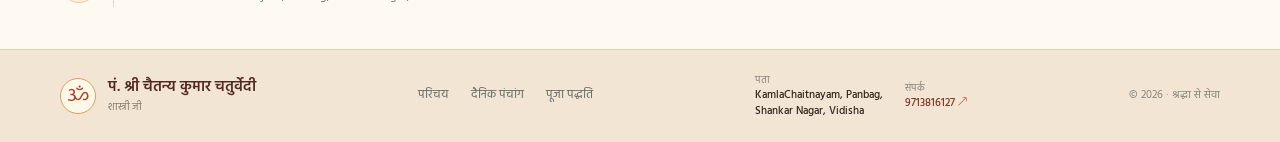
==== commit 64501068: "Add files via upload" ====
--- a/about.html
+++ b/about.html
@@ -1,3 +1,9 @@
 <!doctype html><html lang="hi"><head><meta charset="utf-8"><meta name="viewport" content="width=device-width, initial-scale=1"><meta name="theme-color" content="#f8f4eb"><title>परिचय | पं. श्री चैतन्य कुमार चतुर्वेदी शास्त्री जी</title><link rel="preconnect" href="https://fonts.googleapis.com"><link rel="preconnect" href="https://fonts.gstatic.com" crossorigin><link href="https://fonts.googleapis.com/css2?family=DM+Sans:wght@400;500;600;700&family=Hind:wght@400;500;600;700&family=Playfair+Display:wght@500;600&display=swap" rel="stylesheet"><link rel="stylesheet" href="styles.css"><script src="script.js" defer></script></head><body>
 <div class="topline"><span>॥ श्री गणेशाय नमः ॥</span><span>श्रद्धा • संस्कार • शास्त्र</span></div><header class="site-header"><a class="brand" href="index.html"><span class="brand-mark">ॐ</span><span><strong>पं. श्री चैतन्य कुमार चतुर्वेदी</strong><small>शास्त्री जी · वैदिक एवं धार्मिक अनुष्ठान</small></span></a><button class="menu-toggle" aria-label="मेनू खोलें" aria-expanded="false">☰</button><nav class="nav-links" aria-label="मुख्य नेविगेशन"><a href="index.html">मुखपृष्ठ</a><a class="active" href="about.html">परिचय</a><a href="panchang.html">दैनिक पंचांग</a><a href="pooja.html">पूजा पद्धति</a></nav><a class="nav-cta" href="tel:9713816127">☎ &nbsp; 9713816127 <span>↗</span></a></header>
-<main><section class="page-hero wrap"><div class="eyebrow">परिचय</div><h1>परंपरा का अनुभव,<br><em>सेवा का संकल्प</em></h1><p>चार दशकों से अधिक समय से धार्मिक अनुष्ठानों और संस्कारों में मार्गदर्शन।</p></section><section class="about-main wrap"><div class="about-seal"><div class="seal-ring"><span>ॐ</span><small>शुभम् भवतु</small></div></div><div class="about-copy"><div class="eyebrow">पं. श्री चैतन्य कुमार चतुर्वेदी शास्त्री जी</div><h2>श्रद्धा और शास्त्र के<br>साथ हर संस्कार</h2><p>पं. श्री चैतन्य कुमार चतुर्वेदी शास्त्री जी एक अनुभवी एवं विद्वान पंडित हैं। 40+ वर्षों से वे धार्मिक अनुष्ठानों, विवाह संस्कार, ग्रह शांति, हवन, यज्ञ और शुभारंभ के अवसरों पर यजमानों को मार्गदर्शन देते आ रहे हैं।</p><p>उनकी सेवा का उद्देश्य है कि प्रत्येक अनुष्ठान श्रद्धा, विधि और परिवार की परंपराओं का सम्मान करते हुए संपन्न हो।</p><div class="about-facts"><div><strong>40+</strong><span>वर्षों का अनुभव</span></div><div><strong>वैदिक</strong><span>अनुष्ठान एवं संस्कार</span></div><div><strong>श्रद्धा</strong><span>सेवा का आधार</span></div></div></div></section><section class="service-band" id="services"><div class="wrap"><div class="section-heading"><div><div class="eyebrow">सेवा क्षेत्र</div><h2>विभिन्न शुभ अवसरों पर मार्गदर्शन</h2></div></div><div class="service-grid"><article class="service-card"><span class="service-icon">॥</span><span class="service-number">01</span><h3>धार्मिक अनुष्ठान</h3><p>पारिवारिक एवं धार्मिक अवसरों के लिए वैदिक अनुष्ठान।</p></article><article class="service-card"><span class="service-icon">♡</span><span class="service-number">02</span><h3>विवाह एवं मिलान</h3><p>विवाह संस्कार, मुहूर्त मार्गदर्शन और पारंपरिक गुण-मिलान।</p></article><article class="service-card"><span class="service-icon">✺</span><span class="service-number">03</span><h3>ग्रह शांति, हवन, यज्ञ</h3><p>ग्रह शांति पूजन, हवन और यज्ञ की विधि।</p></article><article class="service-card"><span class="service-icon">⌂</span><span class="service-number">04</span><h3>उद्घाटन एवं गृह प्रवेश</h3><p>नए गृह, प्रतिष्ठान और शुभ कार्य के लिए पूजन।</p></article></div></div></section><section class="contact-note wrap"><span class="note-icon">✳</span><div><strong>संपर्क एवं पता</strong><p><a href="tel:9713816127">9713816127</a> · KamlaChaitnayam, Panbag, Shankar Nagar, Vidisha</p></div></section></main><footer class="footer"><div class="wrap footer-inner"><a class="brand footer-brand" href="index.html"><span class="brand-mark">ॐ</span><span><strong>पं. श्री चैतन्य कुमार चतुर्वेदी</strong><small>शास्त्री जी</small></span></a><div class="footer-links"><a href="about.html">परिचय</a><a href="panchang.html">दैनिक पंचांग</a><a href="pooja.html">पूजा पद्धति</a></div><div class="footer-contact"><span><small>पता</small><strong>KamlaChaitnayam, Panbag,<br>Shankar Nagar, Vidisha</strong></span><span><small>संपर्क</small><a href="tel:9713816127">9713816127 <b>↗</b></a></span></div><small>© <span data-year></span> · श्रद्धा से सेवा</small></div></footer></body></html>
+<main><section class="page-hero wrap"><div class="eyebrow">परिचय</div><h1>परंपरा का अनुभव,<br><em>सेवा का संकल्प</em></h1><p>चार दशकों से अधिक समय से धार्मिक अनुष्ठानों और संस्कारों में मार्गदर्शन।</p></section><section class="about-main wrap">
+      <figure class="portrait-frame about-portrait">
+        <div class="portrait-crop">
+          <img src="assets/pandit-chaitanya.png" width="417" height="700" alt="पं. श्री चैतन्य कुमार चतुर्वेदी शास्त्री जी">
+        </div>
+      </figure>
+      <div class="about-copy"><div class="eyebrow">पं. श्री चैतन्य कुमार चतुर्वेदी शास्त्री जी</div><h2>श्रद्धा और शास्त्र के<br>साथ हर संस्कार</h2><p>पं. श्री चैतन्य कुमार चतुर्वेदी शास्त्री जी एक अनुभवी एवं विद्वान पंडित हैं। 40+ वर्षों से वे धार्मिक अनुष्ठानों, विवाह संस्कार, ग्रह शांति, हवन, यज्ञ और शुभारंभ के अवसरों पर यजमानों को मार्गदर्शन देते आ रहे हैं।</p><p>उनकी सेवा का उद्देश्य है कि प्रत्येक अनुष्ठान श्रद्धा, विधि और परिवार की परंपराओं का सम्मान करते हुए संपन्न हो।</p><div class="about-facts"><div><strong>40+</strong><span>वर्षों का अनुभव</span></div><div><strong>वैदिक</strong><span>अनुष्ठान एवं संस्कार</span></div><div><strong>श्रद्धा</strong><span>सेवा का आधार</span></div></div></div></section><section class="service-band" id="services"><div class="wrap"><div class="section-heading"><div><div class="eyebrow">सेवा क्षेत्र</div><h2>विभिन्न शुभ अवसरों पर मार्गदर्शन</h2></div></div><div class="service-grid"><article class="service-card"><span class="service-icon">॥</span><span class="service-number">01</span><h3>धार्मिक अनुष्ठान</h3><p>पारिवारिक एवं धार्मिक अवसरों के लिए वैदिक अनुष्ठान।</p></article><article class="service-card"><span class="service-icon">♡</span><span class="service-number">02</span><h3>विवाह एवं मिलान</h3><p>विवाह संस्कार, मुहूर्त मार्गदर्शन और पारंपरिक गुण-मिलान।</p></article><article class="service-card"><span class="service-icon">✺</span><span class="service-number">03</span><h3>ग्रह शांति, हवन, यज्ञ</h3><p>ग्रह शांति पूजन, हवन और यज्ञ की विधि।</p></article><article class="service-card"><span class="service-icon">⌂</span><span class="service-number">04</span><h3>उद्घाटन एवं गृह प्रवेश</h3><p>नए गृह, प्रतिष्ठान और शुभ कार्य के लिए पूजन।</p></article></div></div></section><section class="contact-note wrap"><span class="note-icon">✳</span><div><strong>संपर्क एवं पता</strong><p><a href="tel:9713816127">9713816127</a> · KamlaChaitnayam, Panbag, Shankar Nagar, Vidisha</p></div></section></main><footer class="footer"><div class="wrap footer-inner"><a class="brand footer-brand" href="index.html"><span class="brand-mark">ॐ</span><span><strong>पं. श्री चैतन्य कुमार चतुर्वेदी</strong><small>शास्त्री जी</small></span></a><div class="footer-links"><a href="about.html">परिचय</a><a href="panchang.html">दैनिक पंचांग</a><a href="pooja.html">पूजा पद्धति</a></div><div class="footer-contact"><span><small>पता</small><strong>KamlaChaitnayam, Panbag,<br>Shankar Nagar, Vidisha</strong></span><span><small>संपर्क</small><a href="tel:9713816127">9713816127 <b>↗</b></a></span></div><small>© <span data-year></span> · श्रद्धा से सेवा</small></div></footer></body></html>
--- a/styles.css
+++ b/styles.css
@@ -21,3 +21,47 @@
 @media(max-width:1000px){.site-header{height:84px}.brand strong{font-size:13px}.nav-links{gap:15px}.nav-cta{padding:10px}.hero{gap:30px}.hero-art{height:440px}}
 @media(max-width:760px){.site-header{height:72px}.brand-mark{width:38px;height:38px;font-size:22px}.brand strong{font-size:12px}.nav-links{top:72px}.hero{padding-top:48px;padding-bottom:42px;gap:36px}.hero h1{font-size:clamp(43px,10vw,54px)}.hero-copy:before{right:5px}.hero-art{height:390px;width:calc(100% - 16px);margin:auto}.hero-art:before{inset:12px}.art-top{top:83px}.art-frame:before{top:18px}.art-frame:after{top:-10px}.flame-glow{top:150px}.diya-flame{top:165px}.diya-wick{top:221px}.diya-bowl{top:234px}.diya-base{top:319px}.art-bottom{bottom:30px}.art-caption{right:-12px;bottom:18px}.service-band{padding:57px 0}.section-heading h2{font-size:26px}.service-card{min-height:220px;padding:18px 15px}.wisdom{width:calc(100% - 40px);margin-top:28px;margin-bottom:28px;padding:22px 18px}.wisdom .button-outline{margin-left:66px}.guide-preview{padding:58px 0}.page-hero{padding:57px 0 44px}.page-hero:after{font-size:78px;right:5px;top:35px}.page-hero h1{font-size:clamp(39px,9vw,46px)}.footer-contact{margin-left:0}}
 @media(max-width:390px){.brand strong{font-size:10px}.hero h1{font-size:42px}.hero-actions{gap:14px;flex-wrap:wrap}.art-caption{padding:9px 12px}.service-card{min-height:235px}}
+
+/* Portrait photography */
+.portrait-frame {
+  width: 100%;
+  max-width: 360px;
+  justify-self: center;
+  margin: 0;
+  padding: 8px;
+  min-width: 0;
+  background: #fff7eb;
+  border: 1px solid #e7c79b;
+  border-radius: 12px;
+  box-shadow: 0 14px 32px #7a3c231c;
+}
+
+.portrait-crop {
+  position: relative;
+  overflow: hidden;
+  aspect-ratio: 10 / 11;
+  border-radius: 6px;
+  background: var(--paper2);
+}
+
+/* Show the center 300 pixels of the 417 pixel photo, starting at the top. */
+.portrait-crop img {
+  position: absolute;
+  top: 0;
+  left: 50%;
+  display: block;
+  width: 139%;
+  max-width: none;
+  height: auto;
+  transform: translateX(-50%);
+}
+
+.about-portrait {
+  max-width: 320px;
+}
+
+@media (max-width: 760px) {
+  .portrait-frame {
+    max-width: 310px;
+  }
+}
